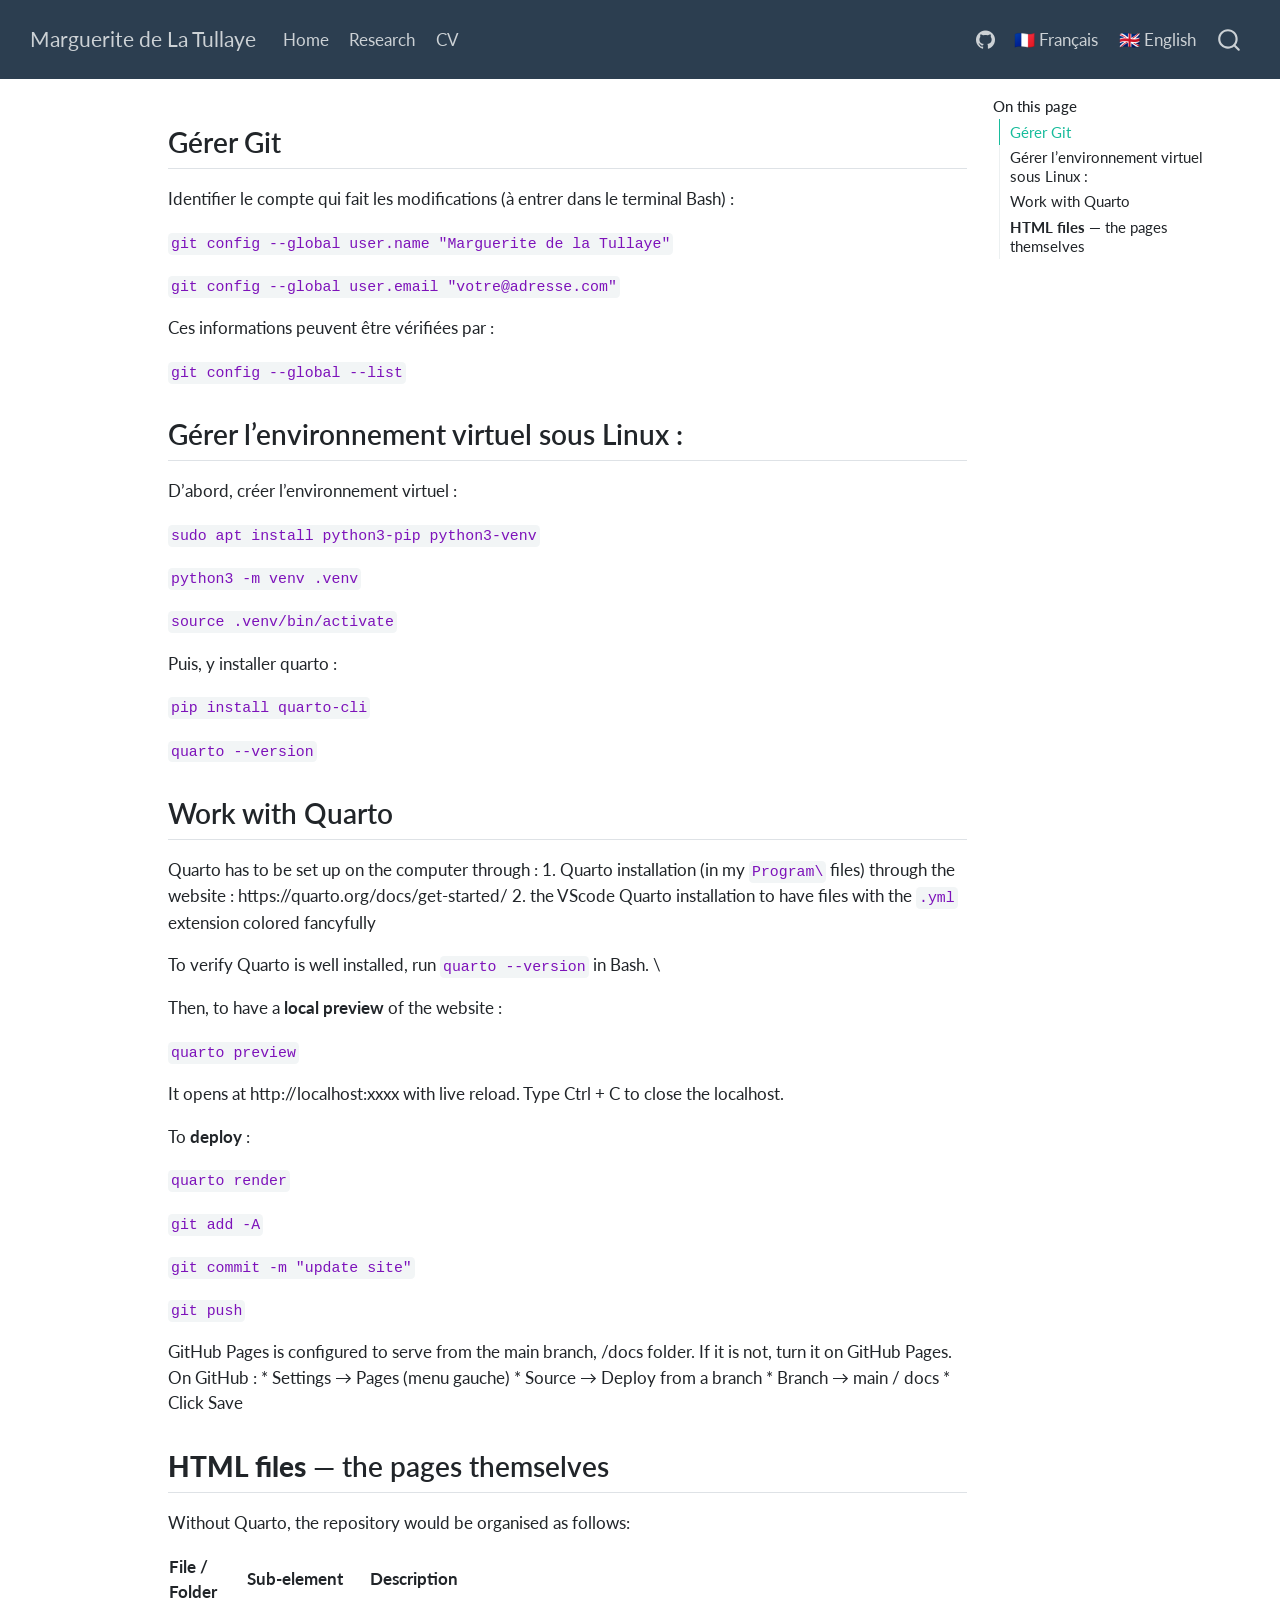
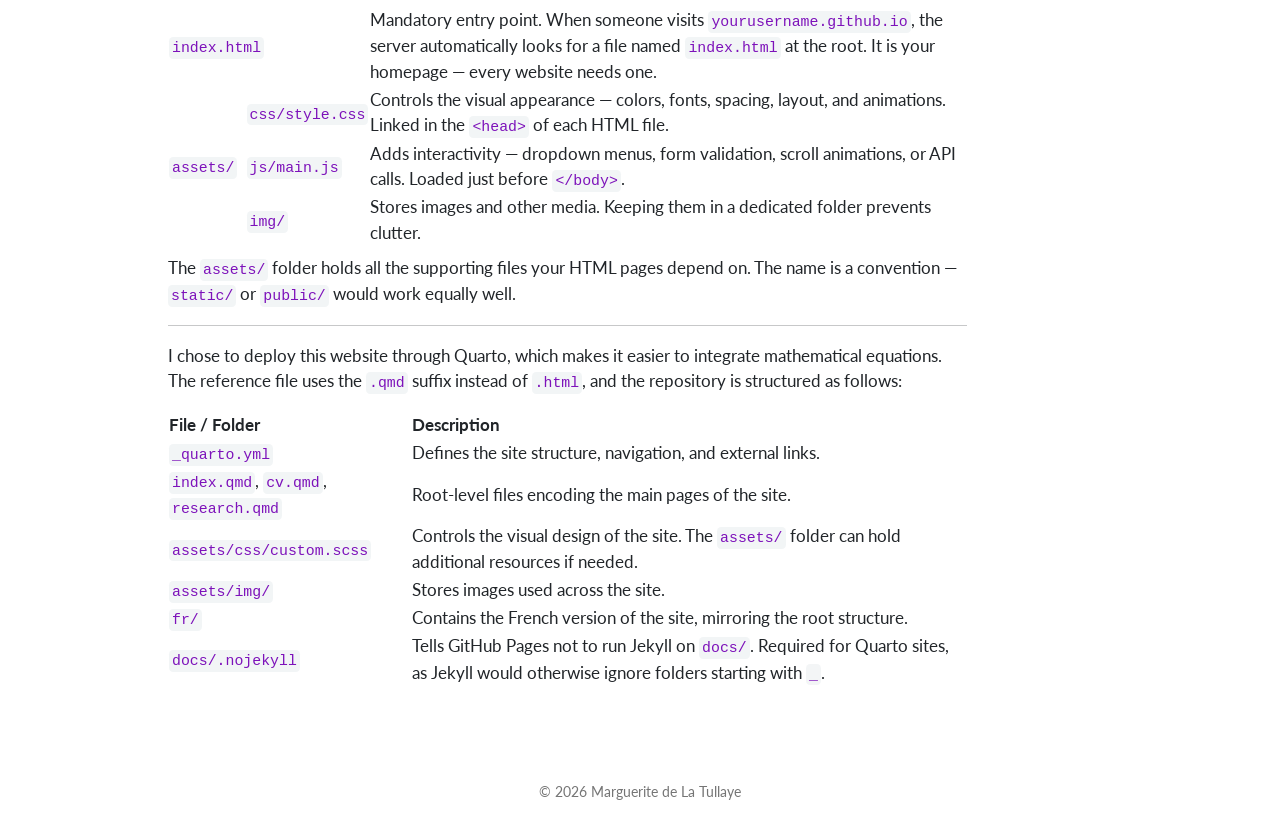
==== docs/PROCESS.html @ 2b74be81 "Updated site" ====
<!DOCTYPE html>
<html xmlns="http://www.w3.org/1999/xhtml" lang="en" xml:lang="en"><head>

<meta charset="utf-8">
<meta name="generator" content="quarto-1.10.20">

<meta name="viewport" content="width=device-width, initial-scale=1.0, user-scalable=yes">


<title>process – Marguerite de La Tullaye</title>
<style>
/* Default styles provided by pandoc.
** See https://pandoc.org/MANUAL.html#variables-for-html for config info.
*/
span.smallcaps{font-variant: small-caps;}
div.columns{display: flex; gap: 1.5em;}
div.column{flex: auto;}
@media screen {
div.columns{gap: min(4vw, 1.5em);}
div.column{overflow-x: auto;}
}
div.hanging-indent{margin-left: 1.5em; text-indent: -1.5em;}
ul.task-list{list-style: none;}
ul.task-list li input[type="checkbox"] {
  width: 0.8em;
  margin: 0 0.8em 0.2em -1em; /* quarto-specific, see https://github.com/quarto-dev/quarto-cli/issues/4556 */ 
  vertical-align: middle;
}
</style>


<script src="site_libs/quarto-nav/quarto-nav.js"></script>
<script src="site_libs/quarto-nav/headroom.min.js"></script>
<script src="site_libs/clipboard/clipboard.min.js"></script>
<script src="site_libs/quarto-search/autocomplete.umd.js"></script>
<script src="site_libs/quarto-search/fuse.min.js"></script>
<script src="site_libs/quarto-search/quarto-search.js"></script>
<meta name="quarto:offset" content="./">
<script src="site_libs/quarto-html/quarto.js" type="module"></script>
<script src="site_libs/quarto-html/tabsets/tabsets.js" type="module"></script>
<script src="site_libs/quarto-html/popper.min.js"></script>
<script src="site_libs/quarto-html/tippy.umd.min.js"></script>
<script src="site_libs/quarto-html/anchor.min.js"></script>
<link href="site_libs/quarto-html/tippy.css" rel="stylesheet">
<link href="site_libs/quarto-html/quarto-syntax-highlighting-17888a1159294d3eb470f19f6f52f5a5.css" rel="stylesheet" id="quarto-text-highlighting-styles">
<script src="site_libs/bootstrap/bootstrap.min.js"></script>
<link href="site_libs/bootstrap/bootstrap-icons.css" rel="stylesheet">
<link href="site_libs/bootstrap/bootstrap-40faac2aa63e8e4333eb51eead19c19a.min.css" rel="stylesheet" append-hash="true" id="quarto-bootstrap" data-mode="light">
<script id="quarto-search-options" type="application/json">{
  "location": "navbar",
  "copy-button": false,
  "collapse-after": 3,
  "panel-placement": "end",
  "type": "overlay",
  "limit": 50,
  "keyboard-shortcut": [
    "f",
    "/",
    "s"
  ],
  "show-item-context": false,
  "language": {
    "search-no-results-text": "No results",
    "search-matching-documents-text": "matching documents",
    "search-copy-link-title": "Copy link to search",
    "search-hide-matches-text": "Hide additional matches",
    "search-more-match-text": "more match in this document",
    "search-more-matches-text": "more matches in this document",
    "search-clear-button-title": "Clear",
    "search-text-placeholder": "",
    "search-detached-cancel-button-title": "Cancel",
    "search-submit-button-title": "Submit",
    "search-label": "Search"
  }
}</script>


<link rel="stylesheet" href="assets/css/custom.scss">
</head>

<body class="nav-fixed quarto-light">

<div id="quarto-search-results"></div>
  <header id="quarto-header" class="headroom fixed-top">
    <nav class="navbar navbar-expand-lg " data-bs-theme="dark">
      <div class="navbar-container container-fluid">
      <div class="navbar-brand-container mx-auto">
    <a class="navbar-brand" href="./index.html">
    <span class="navbar-title">Marguerite de La Tullaye</span>
    </a>
  </div>
            <div id="quarto-search" class="" title="Search"></div>
          <button class="navbar-toggler" type="button" data-bs-toggle="collapse" data-bs-target="#navbarCollapse" aria-controls="navbarCollapse" role="menu" aria-expanded="false" aria-label="Toggle navigation" onclick="if (window.quartoToggleHeadroom) { window.quartoToggleHeadroom(); }">
  <span class="navbar-toggler-icon"></span>
</button>
          <div class="collapse navbar-collapse" id="navbarCollapse">
            <ul class="navbar-nav navbar-nav-scroll me-auto">
  <li class="nav-item">
    <a class="nav-link" href="./index.html"> 
<span class="menu-text">Home</span></a>
  </li>  
  <li class="nav-item">
    <a class="nav-link" href="./research.html"> 
<span class="menu-text">Research</span></a>
  </li>  
  <li class="nav-item">
    <a class="nav-link" href="./cv.html"> 
<span class="menu-text">CV</span></a>
  </li>  
</ul>
            <ul class="navbar-nav navbar-nav-scroll ms-auto">
  <li class="nav-item compact">
    <a class="nav-link" href="https://github.com/Foxmustang"> <i class="bi bi-github" role="img">
</i> 
<span class="menu-text"></span></a>
  </li>  
  <li class="nav-item">
    <a class="nav-link" href="./fr/index.html"> 
<span class="menu-text">🇫🇷 Français</span></a>
  </li>  
  <li class="nav-item">
    <a class="nav-link" href="./index.html"> 
<span class="menu-text">🇬🇧 English</span></a>
  </li>  
</ul>
          </div> <!-- /navcollapse -->
            <div class="quarto-navbar-tools">
</div>
      </div> <!-- /container-fluid -->
    </nav>
</header>
<!-- content -->
<div id="quarto-content" class="quarto-container page-columns page-rows-contents page-layout-article page-navbar">
<!-- sidebar -->
<!-- margin-sidebar -->
    <div id="quarto-margin-sidebar" class="sidebar margin-sidebar">
        <nav id="TOC" role="doc-toc" class="toc-active">
    <h2 id="toc-title">On this page</h2>
   
  <ul>
  <li><a href="#gérer-git" id="toc-gérer-git" class="nav-link active" data-scroll-target="#gérer-git">Gérer Git</a></li>
  <li><a href="#gérer-lenvironnement-virtuel-sous-linux" id="toc-gérer-lenvironnement-virtuel-sous-linux" class="nav-link" data-scroll-target="#gérer-lenvironnement-virtuel-sous-linux">Gérer l’environnement virtuel sous Linux :</a></li>
  <li><a href="#work-with-quarto" id="toc-work-with-quarto" class="nav-link" data-scroll-target="#work-with-quarto">Work with Quarto</a></li>
  <li><a href="#html-files-the-pages-themselves" id="toc-html-files-the-pages-themselves" class="nav-link" data-scroll-target="#html-files-the-pages-themselves"><strong>HTML files</strong> — the pages themselves</a></li>
  </ul>
</nav>
    </div>
<!-- main -->
<main class="content" id="quarto-document-content"><header id="title-block-header" class="quarto-title-block"></header>




<section id="gérer-git" class="level2">
<h2 class="anchored" data-anchor-id="gérer-git">Gérer Git</h2>
<p>Identifier le compte qui fait les modifications (à entrer dans le terminal Bash) :</p>
<p><code>git config --global user.name "Marguerite de la Tullaye"</code></p>
<p><code>git config --global user.email "votre@adresse.com"</code></p>
<p>Ces informations peuvent être vérifiées par :</p>
<p><code>git config --global --list</code></p>
</section>
<section id="gérer-lenvironnement-virtuel-sous-linux" class="level2">
<h2 class="anchored" data-anchor-id="gérer-lenvironnement-virtuel-sous-linux">Gérer l’environnement virtuel sous Linux :</h2>
<p>D’abord, créer l’environnement virtuel :</p>
<p><code>sudo apt install python3-pip python3-venv</code></p>
<p><code>python3 -m venv .venv</code></p>
<p><code>source .venv/bin/activate</code></p>
<p>Puis, y installer quarto :</p>
<p><code>pip install quarto-cli</code></p>
<p><code>quarto --version</code></p>
</section>
<section id="work-with-quarto" class="level2">
<h2 class="anchored" data-anchor-id="work-with-quarto">Work with Quarto</h2>
<p>Quarto has to be set up on the computer through : 1. Quarto installation (in my <code>Program\</code> files) through the website : https://quarto.org/docs/get-started/ 2. the VScode Quarto installation to have files with the <code>.yml</code> extension colored fancyfully</p>
<p>To verify Quarto is well installed, run <code>quarto --version</code> in Bash. \</p>
<p>Then, to have a <strong>local preview</strong> of the website :</p>
<p><code>quarto preview</code></p>
<p>It opens at http://localhost:xxxx with live reload. Type Ctrl + C to close the localhost.</p>
<p>To <strong>deploy</strong> :</p>
<p><code>quarto render</code></p>
<p><code>git add -A</code></p>
<p><code>git commit -m "update site"</code></p>
<p><code>git push</code></p>
<p>GitHub Pages is configured to serve from the main branch, /docs folder. If it is not, turn it on GitHub Pages. On GitHub : * Settings → Pages (menu gauche) * Source → Deploy from a branch * Branch → main / docs * Click Save</p>
</section>
<section id="html-files-the-pages-themselves" class="level2">
<h2 class="anchored" data-anchor-id="html-files-the-pages-themselves"><strong>HTML files</strong> — the pages themselves</h2>
<p>Without Quarto, the repository would be organised as follows:</p>
<table>
<tbody><tr>
<th>
File / Folder
</th>
<th>
Sub-element
</th>
<th>
Description
</th>
</tr>
<tr>
<td colspan="2">
<code>index.html</code>
</td>
<td>
Mandatory entry point. When someone visits <code>yourusername.github.io</code>, the server automatically looks for a file named <code>index.html</code> at the root. It is your homepage — every website needs one.
</td>
</tr>
<tr>
<td rowspan="3">
<code>assets/</code>
</td>
<td>
<code>css/style.css</code>
</td>
<td>
Controls the visual appearance — colors, fonts, spacing, layout, and animations. Linked in the <code>&lt;head&gt;</code> of each HTML file.
</td>
</tr>
<tr>
<td>
<code>js/main.js</code>
</td>
<td>
Adds interactivity — dropdown menus, form validation, scroll animations, or API calls. Loaded just before <code>&lt;/body&gt;</code>.
</td>
</tr>
<tr>
<td>
<code>img/</code>
</td>
<td>
Stores images and other media. Keeping them in a dedicated folder prevents clutter.
</td>
</tr>
</tbody></table>
<p>The <code>assets/</code> folder holds all the supporting files your HTML pages depend on. The name is a convention — <code>static/</code> or <code>public/</code> would work equally well.</p>
<hr>
<p>I chose to deploy this website through Quarto, which makes it easier to integrate mathematical equations. The reference file uses the <code>.qmd</code> suffix instead of <code>.html</code>, and the repository is structured as follows:</p>
<table>
<tbody><tr>
<th>
File / Folder
</th>
<th>
Description
</th>
</tr>
<tr>
<td>
<code>_quarto.yml</code>
</td>
<td>
Defines the site structure, navigation, and external links.
</td>
</tr>
<tr>
<td>
<code>index.qmd</code>, <code>cv.qmd</code>, <code>research.qmd</code>
</td>
<td>
Root-level files encoding the main pages of the site.
</td>
</tr>
<tr>
<td>
<code>assets/css/custom.scss</code>
</td>
<td>
Controls the visual design of the site. The <code>assets/</code> folder can hold additional resources if needed.
</td>
</tr>
<tr>
<td>
<code>assets/img/</code>
</td>
<td>
Stores images used across the site.
</td>
</tr>
<tr>
<td>
<code>fr/</code>
</td>
<td>
Contains the French version of the site, mirroring the root structure.
</td>
</tr>
<tr>
<td>
<code>docs/.nojekyll</code>
</td>
<td>
Tells GitHub Pages not to run Jekyll on <code>docs/</code>. Required for Quarto sites, as Jekyll would otherwise ignore folders starting with <code>_</code>.
</td>
</tr>
</tbody></table>


</section>

</main> <!-- /main -->
<script id="quarto-html-after-body" type="application/javascript">
  window.document.addEventListener("DOMContentLoaded", function (event) {
    const icon = "";
    const anchorJS = new window.AnchorJS();
    anchorJS.options = {
      placement: 'right',
      icon: icon
    };
    anchorJS.add('.anchored');
    const isCodeAnnotation = (el) => {
      for (const clz of el.classList) {
        if (clz.startsWith('code-annotation-')) {                     
          return true;
        }
      }
      return false;
    }
    const onCopySuccess = function(e) {
      // button target
      const button = e.trigger;
      // don't keep focus
      button.blur();
      // flash "checked"
      button.classList.add('code-copy-button-checked');
      var currentTitle = button.getAttribute("title");
      button.setAttribute("title", "Copied!");
      let tooltip;
      if (window.bootstrap) {
        button.setAttribute("data-bs-toggle", "tooltip");
        button.setAttribute("data-bs-placement", "left");
        button.setAttribute("data-bs-title", "Copied!");
        tooltip = new bootstrap.Tooltip(button, 
          { trigger: "manual", 
            customClass: "code-copy-button-tooltip",
            offset: [0, -8]});
        tooltip.show();    
      }
      setTimeout(function() {
        if (tooltip) {
          tooltip.hide();
          button.removeAttribute("data-bs-title");
          button.removeAttribute("data-bs-toggle");
          button.removeAttribute("data-bs-placement");
        }
        button.setAttribute("title", currentTitle);
        button.classList.remove('code-copy-button-checked');
      }, 1000);
      // clear code selection
      e.clearSelection();
    }
    const getTextToCopy = function(trigger) {
      const outerScaffold = trigger.parentElement.cloneNode(true);
      const codeEl = outerScaffold.querySelector('code');
      for (const childEl of codeEl.children) {
        if (isCodeAnnotation(childEl)) {
          childEl.remove();
        }
      }
      return codeEl.innerText;
    }
    const clipboard = new window.ClipboardJS('.code-copy-button:not([data-in-quarto-modal])', {
      text: getTextToCopy
    });
    clipboard.on('success', onCopySuccess);
    if (window.document.getElementById('quarto-embedded-source-code-modal')) {
      const clipboardModal = new window.ClipboardJS('.code-copy-button[data-in-quarto-modal]', {
        text: getTextToCopy,
        container: window.document.getElementById('quarto-embedded-source-code-modal')
      });
      clipboardModal.on('success', onCopySuccess);
    }
      var localhostRegex = new RegExp(/^(?:http|https):\/\/localhost\:?[0-9]*\//);
      var mailtoRegex = new RegExp(/^mailto:/);
        var filterRegex = new RegExp('/' + window.location.host + '/');
      var isInternal = (href) => {
          return filterRegex.test(href) || localhostRegex.test(href) || mailtoRegex.test(href);
      }
      // Inspect non-navigation links and adorn them if external
     var links = window.document.querySelectorAll('a[href]:not(.nav-link):not(.navbar-brand):not(.toc-action):not(.sidebar-link):not(.sidebar-item-toggle):not(.pagination-link):not(.no-external):not([aria-hidden]):not(.dropdown-item):not(.quarto-navigation-tool):not(.about-link)');
      for (var i=0; i<links.length; i++) {
        const link = links[i];
        if (!isInternal(link.href)) {
          // undo the damage that might have been done by quarto-nav.js in the case of
          // links that we want to consider external
          if (link.dataset.originalHref !== undefined) {
            link.href = link.dataset.originalHref;
          }
        }
      }
    function tippyHover(el, contentFn, onTriggerFn, onUntriggerFn) {
      const config = {
        allowHTML: true,
        maxWidth: 500,
        delay: 100,
        arrow: false,
        appendTo: function(el) {
            return el.parentElement;
        },
        interactive: true,
        interactiveBorder: 10,
        theme: 'quarto',
        placement: 'bottom-start',
      };
      if (contentFn) {
        config.content = contentFn;
      }
      if (onTriggerFn) {
        config.onTrigger = onTriggerFn;
      }
      if (onUntriggerFn) {
        config.onUntrigger = onUntriggerFn;
      }
      window.tippy(el, config); 
    }
    const noterefs = window.document.querySelectorAll('a[role="doc-noteref"]');
    for (var i=0; i<noterefs.length; i++) {
      const ref = noterefs[i];
      tippyHover(ref, function() {
        // use id or data attribute instead here
        let href = ref.getAttribute('data-footnote-href') || ref.getAttribute('href');
        try { href = new URL(href).hash; } catch {}
        const id = href.replace(/^#\/?/, "");
        const note = window.document.getElementById(id);
        if (note) {
          return note.innerHTML;
        } else {
          return "";
        }
      });
    }
    const xrefs = window.document.querySelectorAll('a.quarto-xref');
    const processXRef = (id, note) => {
      // Strip column container classes
      const stripColumnClz = (el) => {
        el.classList.remove("page-full", "page-columns");
        if (el.children) {
          for (const child of el.children) {
            stripColumnClz(child);
          }
        }
      }
      stripColumnClz(note)
      if (id === null || id.startsWith('sec-')) {
        // Special case sections, only their first couple elements
        const container = document.createElement("div");
        if (note.children && note.children.length > 2) {
          container.appendChild(note.children[0].cloneNode(true));
          for (let i = 1; i < note.children.length; i++) {
            const child = note.children[i];
            if (child.tagName === "P" && child.innerText === "") {
              continue;
            } else {
              container.appendChild(child.cloneNode(true));
              break;
            }
          }
          if (window.Quarto?.typesetMath) {
            window.Quarto.typesetMath(container);
          }
          return container.innerHTML
        } else {
          if (window.Quarto?.typesetMath) {
            window.Quarto.typesetMath(note);
          }
          return note.innerHTML;
        }
      } else {
        // Remove any anchor links if they are present
        const anchorLink = note.querySelector('a.anchorjs-link');
        if (anchorLink) {
          anchorLink.remove();
        }
        if (window.Quarto?.typesetMath) {
          window.Quarto.typesetMath(note);
        }
        if (note.classList.contains("callout")) {
          return note.outerHTML;
        } else {
          return note.innerHTML;
        }
      }
    }
    for (var i=0; i<xrefs.length; i++) {
      const xref = xrefs[i];
      tippyHover(xref, undefined, function(instance) {
        instance.disable();
        let url = xref.getAttribute('href');
        let hash = undefined; 
        if (url.startsWith('#')) {
          hash = url;
        } else {
          try { hash = new URL(url).hash; } catch {}
        }
        if (hash) {
          const id = hash.replace(/^#\/?/, "");
          const note = window.document.getElementById(id);
          if (note !== null) {
            try {
              const html = processXRef(id, note.cloneNode(true));
              instance.setContent(html);
            } finally {
              instance.enable();
              instance.show();
            }
          } else {
            // See if we can fetch this
            fetch(url.split('#')[0])
            .then(res => res.text())
            .then(html => {
              const parser = new DOMParser();
              const htmlDoc = parser.parseFromString(html, "text/html");
              const note = htmlDoc.getElementById(id);
              if (note !== null) {
                const html = processXRef(id, note);
                instance.setContent(html);
              } 
            }).finally(() => {
              instance.enable();
              instance.show();
            });
          }
        } else {
          // See if we can fetch a full url (with no hash to target)
          // This is a special case and we should probably do some content thinning / targeting
          fetch(url)
          .then(res => res.text())
          .then(html => {
            const parser = new DOMParser();
            const htmlDoc = parser.parseFromString(html, "text/html");
            const note = htmlDoc.querySelector('main.content');
            if (note !== null) {
              // This should only happen for chapter cross references
              // (since there is no id in the URL)
              // remove the first header
              if (note.children.length > 0 && note.children[0].tagName === "HEADER") {
                note.children[0].remove();
              }
              const html = processXRef(null, note);
              instance.setContent(html);
            } 
          }).finally(() => {
            instance.enable();
            instance.show();
          });
        }
      }, function(instance) {
      });
    }
        let selectedAnnoteEl;
        const selectorForAnnotation = ( cell, annotation) => {
          let cellAttr = 'data-code-cell="' + cell + '"';
          let lineAttr = 'data-code-annotation="' +  annotation + '"';
          const selector = 'span[' + cellAttr + '][' + lineAttr + ']';
          return selector;
        }
        const selectCodeLines = (annoteEl) => {
          const doc = window.document;
          const targetCell = annoteEl.getAttribute("data-target-cell");
          const targetAnnotation = annoteEl.getAttribute("data-target-annotation");
          const annoteSpan = window.document.querySelector(selectorForAnnotation(targetCell, targetAnnotation));
          const lines = annoteSpan.getAttribute("data-code-lines").split(",");
          const lineIds = lines.map((line) => {
            return targetCell + "-" + line;
          })
          let top = null;
          let height = null;
          let parent = null;
          if (lineIds.length > 0) {
              //compute the position of the single el (top and bottom and make a div)
              const el = window.document.getElementById(lineIds[0]);
              top = el.offsetTop;
              height = el.offsetHeight;
              parent = el.parentElement.parentElement;
            if (lineIds.length > 1) {
              const lastEl = window.document.getElementById(lineIds[lineIds.length - 1]);
              const bottom = lastEl.offsetTop + lastEl.offsetHeight;
              height = bottom - top;
            }
            if (top !== null && height !== null && parent !== null) {
              // cook up a div (if necessary) and position it 
              let div = window.document.getElementById("code-annotation-line-highlight");
              if (div === null) {
                div = window.document.createElement("div");
                div.setAttribute("id", "code-annotation-line-highlight");
                div.style.position = 'absolute';
                parent.appendChild(div);
              }
              div.style.top = top - 2 + "px";
              div.style.height = height + 4 + "px";
              div.style.left = 0;
              let gutterDiv = window.document.getElementById("code-annotation-line-highlight-gutter");
              if (gutterDiv === null) {
                gutterDiv = window.document.createElement("div");
                gutterDiv.setAttribute("id", "code-annotation-line-highlight-gutter");
                gutterDiv.style.position = 'absolute';
                const codeCell = window.document.getElementById(targetCell);
                const gutter = codeCell.querySelector('.code-annotation-gutter');
                gutter.appendChild(gutterDiv);
              }
              gutterDiv.style.top = top - 2 + "px";
              gutterDiv.style.height = height + 4 + "px";
            }
            selectedAnnoteEl = annoteEl;
          }
        };
        const unselectCodeLines = () => {
          const elementsIds = ["code-annotation-line-highlight", "code-annotation-line-highlight-gutter"];
          elementsIds.forEach((elId) => {
            const div = window.document.getElementById(elId);
            if (div) {
              div.remove();
            }
          });
          selectedAnnoteEl = undefined;
        };
          // Handle positioning of the toggle
      window.addEventListener(
        "resize",
        throttle(() => {
          elRect = undefined;
          if (selectedAnnoteEl) {
            selectCodeLines(selectedAnnoteEl);
          }
        }, 10)
      );
      function throttle(fn, ms) {
      let throttle = false;
      let timer;
        return (...args) => {
          if(!throttle) { // first call gets through
              fn.apply(this, args);
              throttle = true;
          } else { // all the others get throttled
              if(timer) clearTimeout(timer); // cancel #2
              timer = setTimeout(() => {
                fn.apply(this, args);
                timer = throttle = false;
              }, ms);
          }
        };
      }
        // Attach click handler to the DT
        const annoteDls = window.document.querySelectorAll('dt[data-target-cell]');
        for (const annoteDlNode of annoteDls) {
          annoteDlNode.addEventListener('click', (event) => {
            const clickedEl = event.target;
            if (clickedEl !== selectedAnnoteEl) {
              unselectCodeLines();
              const activeEl = window.document.querySelector('dt[data-target-cell].code-annotation-active');
              if (activeEl) {
                activeEl.classList.remove('code-annotation-active');
              }
              selectCodeLines(clickedEl);
              clickedEl.classList.add('code-annotation-active');
            } else {
              // Unselect the line
              unselectCodeLines();
              clickedEl.classList.remove('code-annotation-active');
            }
          });
        }
    const findCites = (el) => {
      const parentEl = el.parentElement;
      if (parentEl) {
        const cites = parentEl.dataset.cites;
        if (cites) {
          return {
            el,
            cites: cites.split(' ')
          };
        } else {
          return findCites(el.parentElement)
        }
      } else {
        return undefined;
      }
    };
    var bibliorefs = window.document.querySelectorAll('a[role="doc-biblioref"]');
    for (var i=0; i<bibliorefs.length; i++) {
      const ref = bibliorefs[i];
      const citeInfo = findCites(ref);
      if (citeInfo) {
        tippyHover(citeInfo.el, function() {
          var popup = window.document.createElement('div');
          citeInfo.cites.forEach(function(cite) {
            var citeDiv = window.document.createElement('div');
            citeDiv.classList.add('hanging-indent');
            citeDiv.classList.add('csl-entry');
            var biblioDiv = window.document.getElementById('ref-' + cite);
            if (biblioDiv) {
              citeDiv.innerHTML = biblioDiv.innerHTML;
            }
            popup.appendChild(citeDiv);
          });
          return popup.innerHTML;
        });
      }
    }
  });
  </script>
</div> <!-- /content -->
<footer class="footer">
  <div class="nav-footer">
    <div class="nav-footer-left">
      &nbsp;
    </div>   
    <div class="nav-footer-center">
<p>© 2026 Marguerite de La Tullaye</p>
</div>
    <div class="nav-footer-right">
      &nbsp;
    </div>
  </div>
</footer>




</body></html>
---- docs/site_libs/quarto-html/tippy.css ----
.tippy-box[data-animation=fade][data-state=hidden]{opacity:0}[data-tippy-root]{max-width:calc(100vw - 10px)}.tippy-box{position:relative;background-color:#333;color:#fff;border-radius:4px;font-size:14px;line-height:1.4;white-space:normal;outline:0;transition-property:transform,visibility,opacity}.tippy-box[data-placement^=top]>.tippy-arrow{bottom:0}.tippy-box[data-placement^=top]>.tippy-arrow:before{bottom:-7px;left:0;border-width:8px 8px 0;border-top-color:initial;transform-origin:center top}.tippy-box[data-placement^=bottom]>.tippy-arrow{top:0}.tippy-box[data-placement^=bottom]>.tippy-arrow:before{top:-7px;left:0;border-width:0 8px 8px;border-bottom-color:initial;transform-origin:center bottom}.tippy-box[data-placement^=left]>.tippy-arrow{right:0}.tippy-box[data-placement^=left]>.tippy-arrow:before{border-width:8px 0 8px 8px;border-left-color:initial;right:-7px;transform-origin:center left}.tippy-box[data-placement^=right]>.tippy-arrow{left:0}.tippy-box[data-placement^=right]>.tippy-arrow:before{left:-7px;border-width:8px 8px 8px 0;border-right-color:initial;transform-origin:center right}.tippy-box[data-inertia][data-state=visible]{transition-timing-function:cubic-bezier(.54,1.5,.38,1.11)}.tippy-arrow{width:16px;height:16px;color:#333}.tippy-arrow:before{content:"";position:absolute;border-color:transparent;border-style:solid}.tippy-content{position:relative;padding:5px 9px;z-index:1}
---- docs/site_libs/quarto-html/quarto-syntax-highlighting-17888a1159294d3eb470f19f6f52f5a5.css ----
/* quarto syntax highlight colors */
:root {
  --quarto-hl-ot-color: #003B4F;
  --quarto-hl-at-color: #657422;
  --quarto-hl-ss-color: #20794D;
  --quarto-hl-an-color: #5E5E5E;
  --quarto-hl-fu-color: #4758AB;
  --quarto-hl-st-color: #20794D;
  --quarto-hl-cf-color: #003B4F;
  --quarto-hl-op-color: #5E5E5E;
  --quarto-hl-er-color: #AD0000;
  --quarto-hl-bn-color: #AD0000;
  --quarto-hl-al-color: #AD0000;
  --quarto-hl-va-color: #111111;
  --quarto-hl-bu-color: inherit;
  --quarto-hl-ex-color: inherit;
  --quarto-hl-pp-color: #AD0000;
  --quarto-hl-in-color: #5E5E5E;
  --quarto-hl-vs-color: #20794D;
  --quarto-hl-wa-color: #5E5E5E;
  --quarto-hl-do-color: #5E5E5E;
  --quarto-hl-im-color: #00769E;
  --quarto-hl-ch-color: #20794D;
  --quarto-hl-dt-color: #AD0000;
  --quarto-hl-fl-color: #AD0000;
  --quarto-hl-co-color: #5E5E5E;
  --quarto-hl-cv-color: #5E5E5E;
  --quarto-hl-cn-color: #8f5902;
  --quarto-hl-sc-color: #5E5E5E;
  --quarto-hl-dv-color: #AD0000;
  --quarto-hl-kw-color: #003B4F;
}

/* other quarto variables */
:root {
  --quarto-font-monospace: SFMono-Regular, Menlo, Monaco, Consolas, "Liberation Mono", "Courier New", monospace;
}

/* syntax highlight based on Pandoc's rules */
pre > code.sourceCode > span {
  color: #003B4F;
}

code.sourceCode > span {
  color: #003B4F;
}

div.sourceCode,
div.sourceCode pre.sourceCode {
  color: #003B4F;
}

/* Normal */
code span {
  color: #003B4F;
}

/* Alert */
code span.al {
  color: #AD0000;
  font-style: inherit;
}

/* Annotation */
code span.an {
  color: #5E5E5E;
  font-style: inherit;
}

/* Attribute */
code span.at {
  color: #657422;
  font-style: inherit;
}

/* BaseN */
code span.bn {
  color: #AD0000;
  font-style: inherit;
}

/* BuiltIn */
code span.bu {
  font-style: inherit;
}

/* ControlFlow */
code span.cf {
  color: #003B4F;
  font-weight: bold;
  font-style: inherit;
}

/* Char */
code span.ch {
  color: #20794D;
  font-style: inherit;
}

/* Constant */
code span.cn {
  color: #8f5902;
  font-style: inherit;
}

/* Comment */
code span.co {
  color: #5E5E5E;
  font-style: inherit;
}

/* CommentVar */
code span.cv {
  color: #5E5E5E;
  font-style: italic;
}

/* Documentation */
code span.do {
  color: #5E5E5E;
  font-style: italic;
}

/* DataType */
code span.dt {
  color: #AD0000;
  font-style: inherit;
}

/* DecVal */
code span.dv {
  color: #AD0000;
  font-style: inherit;
}

/* Error */
code span.er {
  color: #AD0000;
  font-style: inherit;
}

/* Extension */
code span.ex {
  font-style: inherit;
}

/* Float */
code span.fl {
  color: #AD0000;
  font-style: inherit;
}

/* Function */
code span.fu {
  color: #4758AB;
  font-style: inherit;
}

/* Import */
code span.im {
  color: #00769E;
  font-style: inherit;
}

/* Information */
code span.in {
  color: #5E5E5E;
  font-style: inherit;
}

/* Keyword */
code span.kw {
  color: #003B4F;
  font-weight: bold;
  font-style: inherit;
}

/* Operator */
code span.op {
  color: #5E5E5E;
  font-style: inherit;
}

/* Other */
code span.ot {
  color: #003B4F;
  font-style: inherit;
}

/* Preprocessor */
code span.pp {
  color: #AD0000;
  font-style: inherit;
}

/* SpecialChar */
code span.sc {
  color: #5E5E5E;
  font-style: inherit;
}

/* SpecialString */
code span.ss {
  color: #20794D;
  font-style: inherit;
}

/* String */
code span.st {
  color: #20794D;
  font-style: inherit;
}

/* Variable */
code span.va {
  color: #111111;
  font-style: inherit;
}

/* VerbatimString */
code span.vs {
  color: #20794D;
  font-style: inherit;
}

/* Warning */
code span.wa {
  color: #5E5E5E;
  font-style: italic;
}

.prevent-inlining {
  content: "</";
}

/*# sourceMappingURL=fadfc755eec066e9e3d699cf819c3e33.css.map */
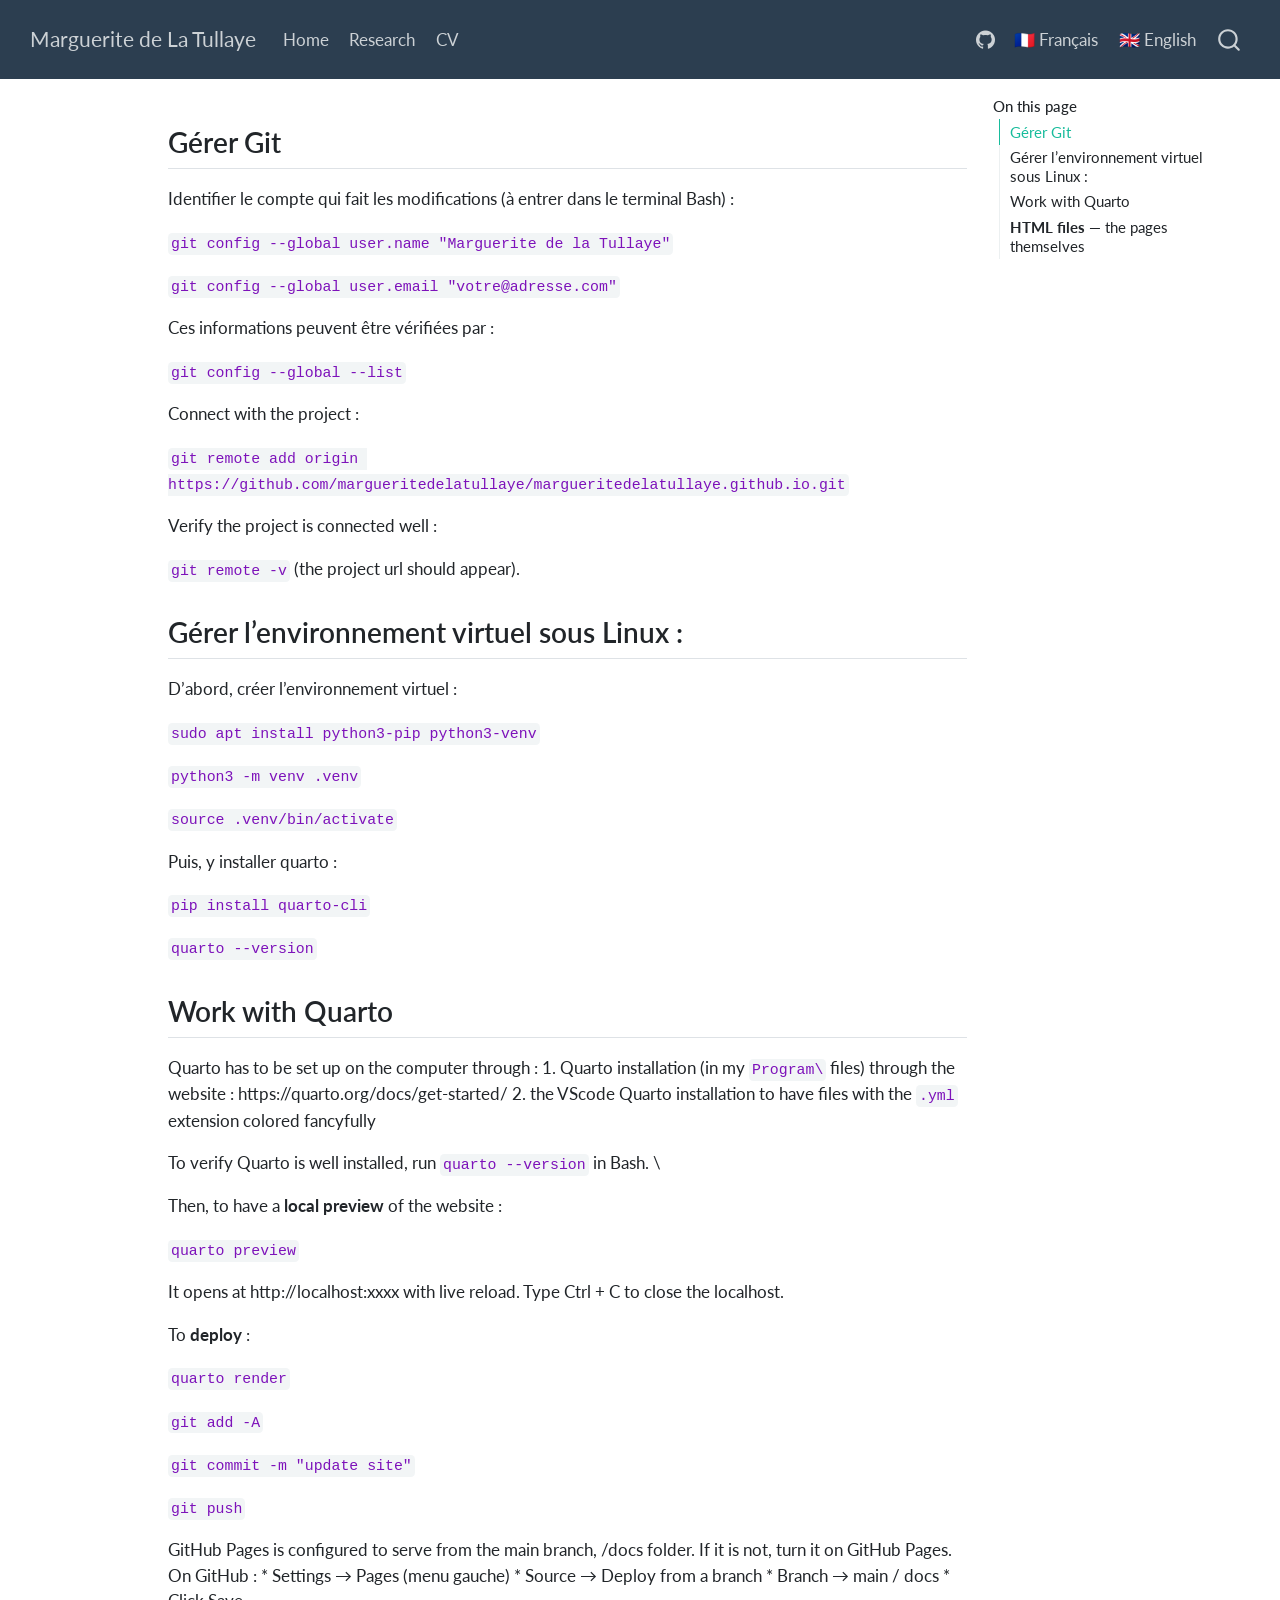
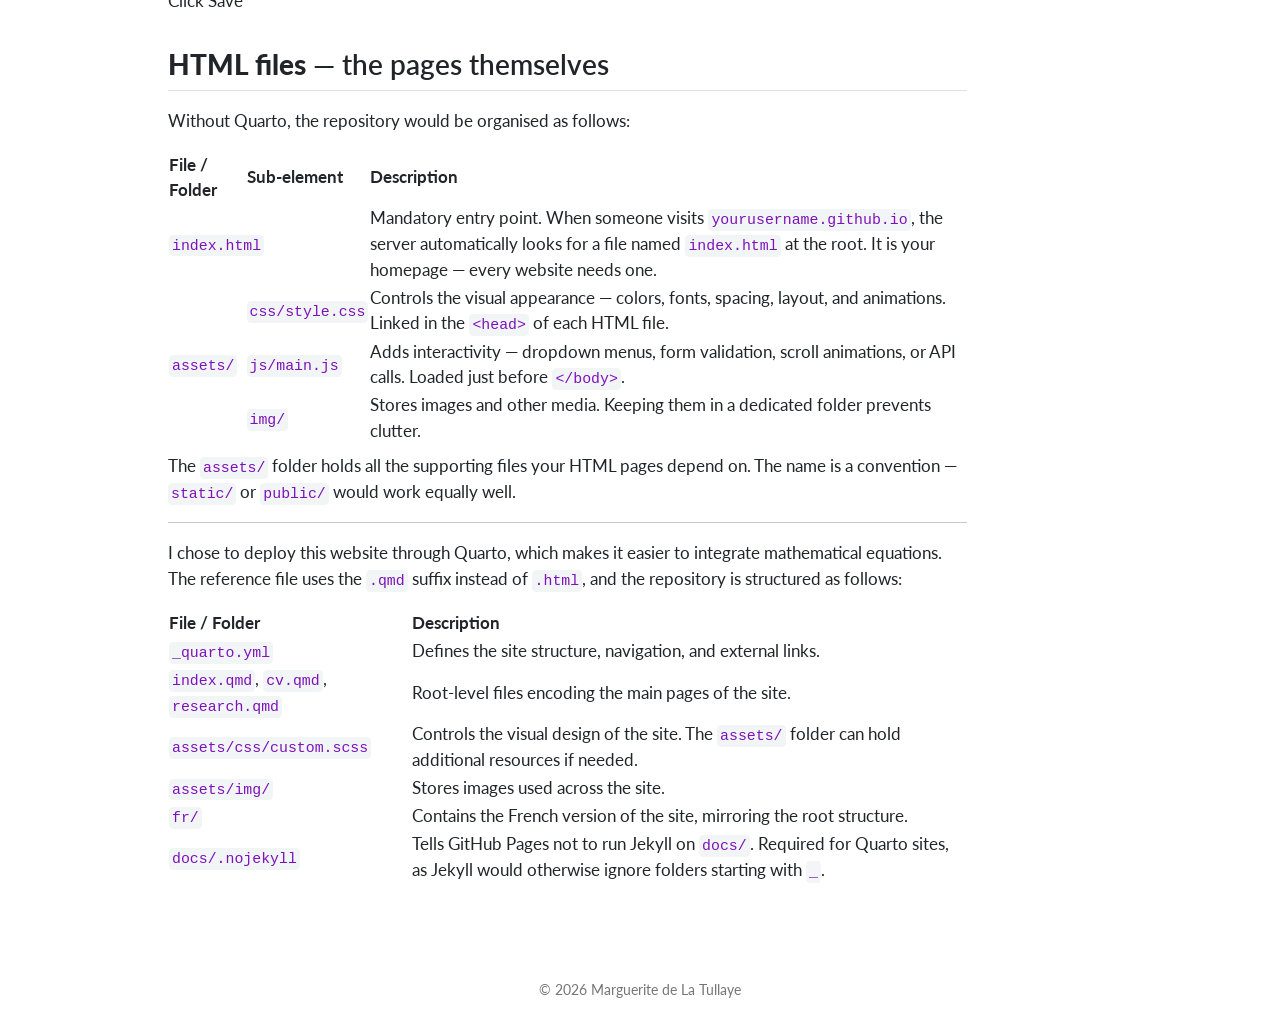
==== commit 10840980: "Management features" ====
--- a/docs/PROCESS.html
+++ b/docs/PROCESS.html
@@ -158,6 +158,10 @@
 <p><code>git config --global user.email "votre@adresse.com"</code></p>
 <p>Ces informations peuvent être vérifiées par :</p>
 <p><code>git config --global --list</code></p>
+<p>Connect with the project :</p>
+<p><code>git remote add origin https://github.com/margueritedelatullaye/margueritedelatullaye.github.io.git</code></p>
+<p>Verify the project is connected well :</p>
+<p><code>git remote -v</code> (the project url should appear).</p>
 </section>
 <section id="gérer-lenvironnement-virtuel-sous-linux" class="level2">
 <h2 class="anchored" data-anchor-id="gérer-lenvironnement-virtuel-sous-linux">Gérer l’environnement virtuel sous Linux :</h2>
